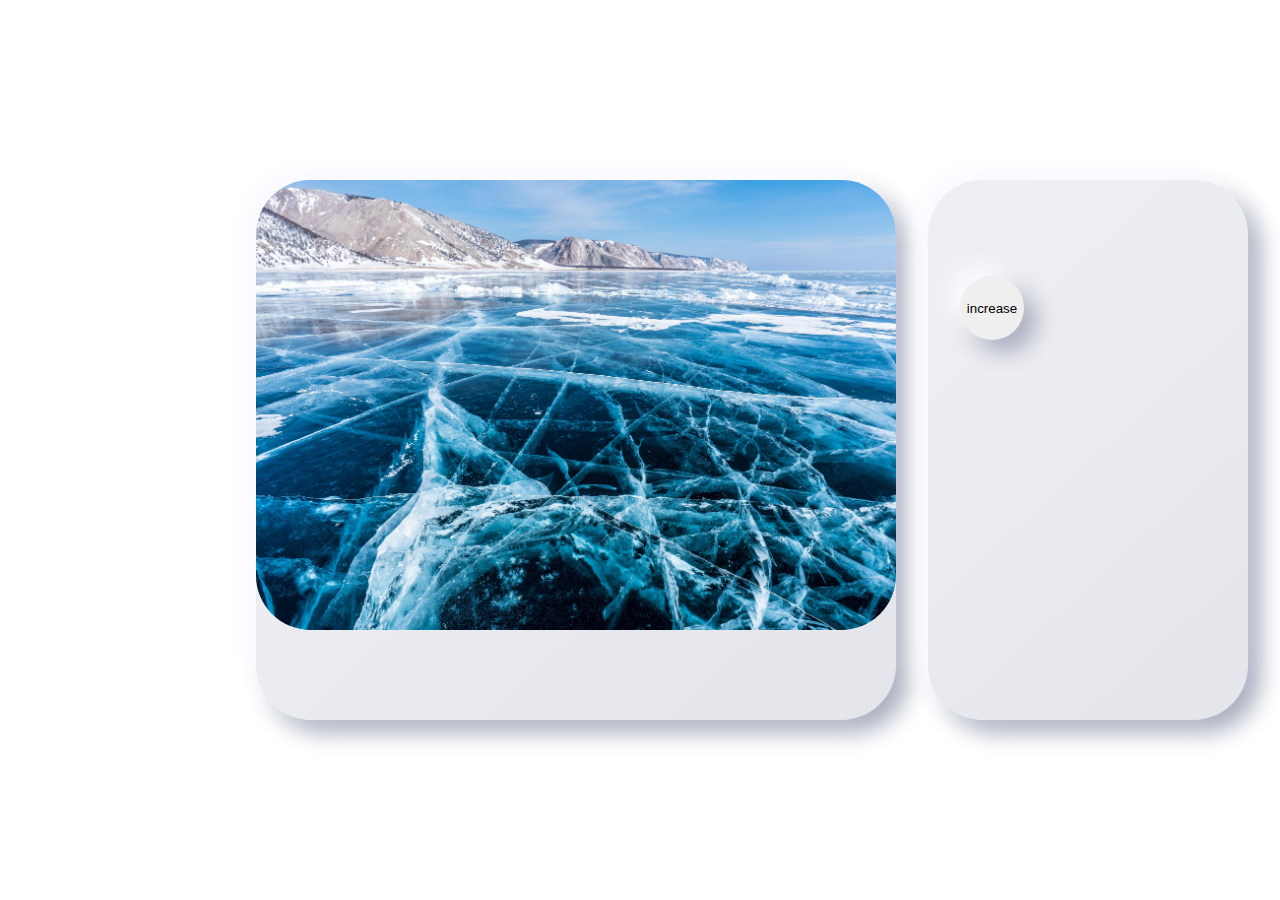
==== main.html @ a57ca2c5 "A test version of the site with an initial level of design" ====
<!doctype html>
<html>
<head>
<meta charset="utf-8">
<title>main</title>
<link href="style.css" rel="stylesheet" type="text/css">
<script src="script.js"></script>
</head>

<body>
	<section id="camera-body">
		<span id="display">
			<span id="image-disp">
				<div class="overlay" data-blurlevel="0" style="backdropFilter: 'blur(0px')"></div>
				<div id="bg-image"></div>
			</span>	
			<div id="style-cont"></div>
		</span>
		<span id="set-panel"> 
			<button class="set-button" onclick="increaseBlur()">increase</button>
		</span>
	</section>
</body>
</html>
---- style.css ----
@charset "utf-8";
html, body {
    margin: 0;
    height: 100%;
}
#camera-body {
	position: relative;
	height: 100%;
	width: 100%;
}
#display {
	position:absolute;
	width: 50%;
	height: 50%;
  	left: 45%;
  	top: 50%;
  	-webkit-transform: translate(-50%, -50%);
  	transform: translate(-50%, -50%);
}
.overlay {
	z-index: -99;
	top: -10%;
	border-radius: 54.5449px;
	position: absolute;
	width: 100%;
	height: 100%;
}
#bg-image {
	z-index: -999;
	position: absolute;
	top: -10%;
	border-radius: 54.5449px;
	background-repeat: no-repeat;
	background-size: cover;
	width: 100%;
	height: 100%;
	background-image: url("images/DSC04494.jpg");
}
#style-cont {
	position: absolute;
	width: 100%;
	height: 120%;
	background: linear-gradient(317.7deg, rgba(0, 0, 0, 0.4) 0%, rgba(255, 255, 255, 0.4) 105.18%), #EBECF0;
	background-blend-mode: soft-light, normal;
	box-shadow: -12px -12px 23px #FAFBFF, 12px 12px 23px #A6ABBD;
	border-radius: 54.5449px;
  	left: 50%;
  	top: 50%;
  	-webkit-transform: translate(-50%, -50%);
  	transform: translate(-50%, -50%);
	z-index: -9999;
}
#set-panel {
	background: linear-gradient(317.7deg, rgba(0, 0, 0, 0.4) 0%, rgba(255, 255, 255, 0.4) 105.18%), #EBECF0;
	background-blend-mode: soft-light, normal;
	box-shadow: -12px -12px 23px #FAFBFF, 12px 12px 23px #A6ABBD;
	border-radius: 54.5449px;
	position:absolute;
	width: 25%;
	height: 60%;
  	left: 85%;
  	top: 50%;
  	-webkit-transform: translate(-50%, -50%);
  	transform: translate(-50%, -50%);
}
.set-button {
	border: none;
	padding: 0;
	margin-top: 30%;
	margin-left: 10%;
	width: 20%;
	aspect-ratio: 1 / 1;
background: -webkit-linear-gradient(277deg, rgba(0, 0, 0, 0.4) 0%, rgba(255, 255, 255, 0.4) 105.18), #EBECF0;
background: -o-linear-gradient(277deg, rgba(0, 0, 0, 0.4) 0%, rgba(255, 255, 255, 0.4) 105.18), #EBECF0;
background: linear-gradient(7deg, rgba(0, 0, 0, 0.4) 0%, rgba(255, 255, 255, 0.4) 105.18), #EBECF0;
background-blend-mode: soft-light, normal;
box-shadow: -12px -12px 23px #FAFBFF, 12px 12px 23px #A6ABBD;
border-radius: 116.053px;

}
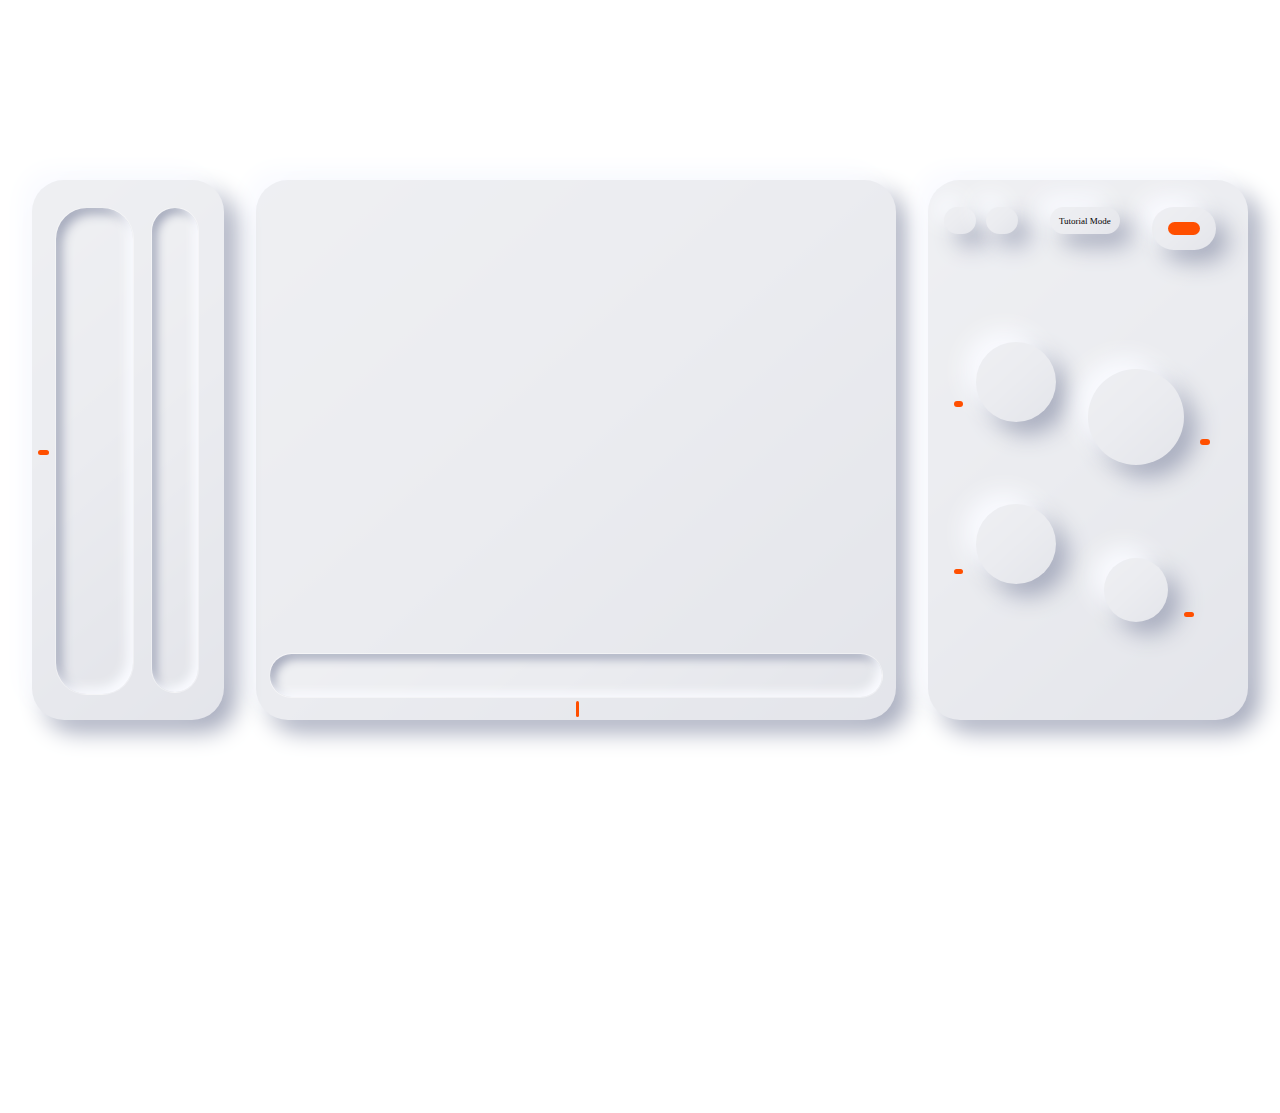
==== commit a8b7d026: "V1.0" ====
--- a/main.html
+++ b/main.html
@@ -2,23 +2,138 @@
 <html>
 <head>
 <meta charset="utf-8">
-<title>main</title>
+<title>LensLab</title>
 <link href="style.css" rel="stylesheet" type="text/css">
-<script src="script.js"></script>
 </head>
 
 <body>
+	<div id="disp-tutorial" class="tutorial-block" onclick="tutorial_start()">
+		<div id="disp-tutoral-text" class="tutorial-text">On the camera screen, you can change the position of the model in the frame. It is important to take into account the lighting and how a person looks in the scene.     CLICK ON THE HINTS  TO CONTINUE</div>
+	</div>
+	
+	<div id="dist-tutorial" class="tutorial-block" onclick="tutorial_start()">
+		<div id="dist-tutoral-text" class="tutorial-text">With this ring, you can adjust the distance between the camera and the person. The closer a person is to the camera, the greater the bokeh effect (blurred background).</div>
+	</div>
+	
+	<div id="shut-tutorial" class="tutorial-block" onclick="tutorial_start()">
+		<div id="shutter-tutoral-text" class="tutorial-text">This is the shutter speed wheel. It determines the speed at which the shutter closes, therefore, the lower the value, the less light falls on the camera matrix. This helps to make the scene darker if there is too much light.</div>
+	</div>
+	
+	<div id="apt-tutorial" class="tutorial-block" onclick="tutorial_start()">
+		<div id="apt-tutoral-text" class="tutorial-text">This is the diaphragm wheel. It determines how wide the lens aperture is, which also affects the light entering the camera matrix. With this wheel, you can adjust the darkening of the background.</div>
+	</div>
+	
+	<div id="md-tutorial" class="tutorial-block" onclick="tutorial_start()">
+		<div id="md-tutoral-text" class="tutorial-text">This is the diaphragm wheel. It determines how wide the lens aperture is, which also affects the light entering the camera matrix. With this wheel, you can adjust the darkening of the background.</div>
+	</div>
+	
+	<div id="lht-tutorial" class="tutorial-block" onclick="tutorial_start()">
+		<div id="lht-tutoral-text" class="tutorial-text">This is the lighting wheel. With it, you can change the filter applied to the image on the display.</div>
+	</div>
+	
+	<div id="bn-tutorial" class="tutorial-block" onclick="tutorial_start()">
+		<div id="bn-tutoral-text" class="tutorial-text">With these two buttons, you can change the shooting location: park, city and photo studio with a white background.</div>
+	</div>
+	
+	<div id="sh-tutorial" class="tutorial-block" onclick="tutorial_start()">
+		<div id="sh-tutoral-text" class="tutorial-text">Is the stage set? Is the model ready? Shoot!</div>
+	</div>
+	
+	<div id="fc-tutorial" class="tutorial-block" onclick="tutorial_start()">
+		<div id="fc-tutoral-text" class="tutorial-text">Using the focus ring, you can adjust the blurring of the background or your model. The main thing is to find the right value.</div>
+	</div>
+	
+	<div id="zm-tutorial" class="tutorial-block" onclick="tutorial_start()">
+		<div id="zm-tutoral-text" class="tutorial-text">Using the zoom ring, you can zoom in on the model and the background without changing the distance between the camera and the person. But you can still change the distance.</div>
+	</div>
+
 	<section id="camera-body">
 		<span id="display">
 			<span id="image-disp">
-				<div class="overlay" data-blurlevel="0" style="backdropFilter: 'blur(0px')"></div>
+				<div id="image-tutorial" class="tutorial"></div>
+				<div id="model-cont">
+					<div id="model"></div>
+				</div>
+				<div id="first_overlay" class="overlay" data-blurlevel="0" style="backdropFilter: 'blur(0px')"></div>
+				<div id="second_overlay" class="overlay" data-blurlevel="0" style="backdropFilter: 'blur(0px')"></div>
+				<div id="darken_overlay" class="overlay"></div>
+				<div id="light_overlay" class="overlay"></div>
 				<div id="bg-image"></div>
-			</span>	
-			<div id="style-cont"></div>
+			</span>
+			<div class="distance-button">
+				<div id="distance-tutorial" class="tutorial"></div>
+				<div id="distance-bg"></div>
+			</div>
+			<div id="style-cont">
+				<div id="style-ind" class="indicator"></div>
+			</div>
 		</span>
-		<span id="set-panel"> 
-			<button class="set-button" onclick="increaseBlur()">increase</button>
+		<span id="set-panel">
+			<span id="button-col">
+				
+				<button id="tutorial-button" class="set-button" onclick="tutorial_start()">Tutorial Mode</button>
+				
+				<div id="shutter-ind" class="indicator"></div>
+				
+				<div id="shutter-button" class="set-button">
+					<div id="shutter-tutorial" class="tutorial"></div>
+					<div id="shutter-bg" onclick="changeSht()"></div>
+				</div>
+				
+				<div id="aperture-ind" class="indicator"></div>
+				
+				<div id="aperture-button" class="set-button">
+					<div id="aperture-tutorial" class="tutorial"></div>
+					<div id="aparture-bg" onclick="changeApt()"></div>
+				</div>
+				
+				<div id="mode-ind" class="indicator"></div>
+				
+				<div id="mode-button" class="set-button">
+					<div id="mode-tutorial" class="tutorial"></div>
+					<div id="mode-bg" onclick="changeMode()"></div>
+				</div>
+				
+				<div id="light-ind" class="indicator"></div>
+				
+				<div id="light-button" class="set-button">
+					<div id="light-tutorial" class="tutorial"></div>
+					<div id="light-cont" onclick="changeLight()">
+						<div id="light-bg"></div>
+					</div>
+				</div>
+				
+				<div id="back-button" class="set-button" onClick=" changeBGback()">
+					<div id="back-tutorial" class="tutorial"></div>
+					<div id="back-bg" ></div>
+				</div>
+				
+				<div id="next-button" class="set-button" onClick="changeBGnext()">
+					<div id="next-tutorial" class="tutorial"></div>
+					<div id="next-bg" ></div>
+				</div>
+				
+				<div id="shoot-button" class="set-button" onClick="shoot()">
+					<div id="shoot-tutorial" class="tutorial"></div>
+					<div id="shoot-ind" class="indicator"></div>
+				</div>
+			</span>
+		</span>
+		<span id="zoom-panel">
+				<div id="zoom-ind" class="indicator"></div>
+				<div class="focus-button">
+					<div id="focus-tutorial" class="tutorial"></div>
+					<div id="focus-bg"></div>
+				</div>
+				<div class="zoom-button">
+					<div id="zoom-tutorial" class="tutorial"></div>
+					<div id="zoom-bg"></div>
+				</div>
 		</span>
 	</section>
+	<script src="scripts/script.js"></script>
+	<script src="scripts/drag-dist.js"></script>
+	<script src="scripts/drag-image.js"></script>
+	<script src="scripts/drag-zoom.js"></script>
 </body>
 </html>
--- a/style.css
+++ b/style.css
@@ -1,8 +1,8 @@
-@charset "utf-8";
 html, body {
     margin: 0;
     height: 100%;
 }
+@media only screen and (min-width: 980px) {
 #camera-body {
 	position: relative;
 	height: 100%;
@@ -17,44 +17,64 @@
   	-webkit-transform: translate(-50%, -50%);
   	transform: translate(-50%, -50%);
 }
-.overlay {
-	z-index: -99;
+#bg-image {
+	position: absolute;
 	top: -10%;
-	border-radius: 54.5449px;
-	position: absolute;
-	width: 100%;
-	height: 100%;
-}
-#bg-image {
-	z-index: -999;
-	position: absolute;
-	top: -10%;
-	border-radius: 54.5449px;
-	background-repeat: no-repeat;
-	background-size: cover;
-	width: 100%;
-	height: 100%;
-	background-image: url("images/DSC04494.jpg");
-}
-#style-cont {
+	width: 100%;
+	height: 100%;
+	border-radius: 2em;
+}
+#style-cont {;
 	position: absolute;
 	width: 100%;
 	height: 120%;
-	background: linear-gradient(317.7deg, rgba(0, 0, 0, 0.4) 0%, rgba(255, 255, 255, 0.4) 105.18%), #EBECF0;
-	background-blend-mode: soft-light, normal;
-	box-shadow: -12px -12px 23px #FAFBFF, 12px 12px 23px #A6ABBD;
-	border-radius: 54.5449px;
   	left: 50%;
   	top: 50%;
-  	-webkit-transform: translate(-50%, -50%);
+	background-color: cadetblue;
+	-webkit-transform: translate(-50%, -50%);
   	transform: translate(-50%, -50%);
-	z-index: -9999;
-}
+	border-radius: 2em;
+}
+.overlay {
+	border-radius: 2em;
+	position: absolute;
+	top: -10%;
+	width: 100%;
+	height: 100%;
+}
+#model-cont {
+	position: absolute;
+	top: -10%;
+	width: 100%;
+	height: 100%;
+}
+#model {
+	position: absolute;
+	width: 400px;
+	height: 400px;
+	
+}
+#model:hover {
+	cursor: url('https://www.google.com/intl/en_ALL/mapfiles/openhand.cur'), all-scroll;
+  	cursor: -webkit-grab;
+  	cursor: -moz-grab;
+  	cursor: -o-grab;
+  	cursor: -ms-grab;
+  	cursor: grab;
+}
+#model:active {
+	cursor: url('https://www.google.com/intl/en_ALL/mapfiles/closedhand.cur'), all-scroll;
+  	cursor: -webkit-grabbing;
+  	cursor: -moz-grabbing;
+  	cursor: -o-grabbing;
+  	cursor: -ms-grabbing;
+  	cursor: grabbing;
+}	
+	
+	
 #set-panel {
-	background: linear-gradient(317.7deg, rgba(0, 0, 0, 0.4) 0%, rgba(255, 255, 255, 0.4) 105.18%), #EBECF0;
-	background-blend-mode: soft-light, normal;
-	box-shadow: -12px -12px 23px #FAFBFF, 12px 12px 23px #A6ABBD;
-	border-radius: 54.5449px;
+	display: flex;
+	flex-direction: column;
 	position:absolute;
 	width: 25%;
 	height: 60%;
@@ -62,19 +82,1242 @@
   	top: 50%;
   	-webkit-transform: translate(-50%, -50%);
   	transform: translate(-50%, -50%);
+	border-radius: 2em;
+}
+#zoom-panel {
+	background-color: chocolate;
+	position:absolute;
+	width: 15%;
+	height: 60%;
+  	left: 10%;
+  	top: 50%;
+  	-webkit-transform: translate(-50%, -50%);
+  	transform: translate(-50%, -50%);
+	border-radius: 2em;
+}
+#button-col {
+	margin-top: auto;
+}
+#shutter-button {
+	position: absolute;
+	top: 30%;
+	left: 15%;
+	border: none;
+	padding: 0;
+	width: 25%;
+	aspect-ratio: 1 / 1;
+	border-radius: 116.053px;
+}
+#aperture-button {
+	position: absolute;
+	top: 60%;
+	left: 15%;
+	border: none;
+	padding: 0;
+	width: 25%;
+	aspect-ratio: 1 / 1;
+	border-radius: 116.053px;
+}
+#mode-button {
+	position: absolute;
+	top: 35%;
+	left: 50%;
+	border: none;
+	padding: 0;
+	width: 30%;
+	aspect-ratio: 1 / 1;
+	border-radius: 116.053px;
+}
+.indicator {
+	background-color: #FF4F00;		
+}
+	#mode-ind {
+		position: absolute;
+		width: 3%;
+		height: 1%;	
+		border-radius: 2em;
+		top: 48%;
+		left: 85%;
+	}
+	#light-ind {
+		position: absolute;
+		width: 3%;
+		height: 1%;	
+		border-radius: 2em;
+		top: 80%;
+		left: 80%;
+	}
+	#shutter-ind {
+		position: absolute;
+		width: 3%;
+		height: 1%;	
+		border-radius: 2em;
+		top: 41%;
+		left: 8%;
+	}
+	#aperture-ind {
+		position: absolute;
+		width: 3%;
+		height: 1%;	
+		border-radius: 2em;
+		top: 72%;
+		left: 8%;
+	}
+	#style-ind {
+		position: absolute;
+		width: 0.5%;
+		height: 3%;
+		border-radius: 2em;
+		top: 96.5%;
+		left: 50%;
+	}
+	#zoom-ind {
+		position: absolute;
+		width: 6%;
+		height: 1%;
+		border-radius: 2em;
+		top: 50%;
+		left: 3%;
+	}
+
+#light-button {
+	position: absolute;
+	top: 70%;
+	left: 55%;
+	border: none;
+	padding: 0;
+	width: 20%;
+	aspect-ratio: 1 / 1;
+	border-radius: 116.053px;
+}
+#iso-button {
+	position: absolute;
+	top: 28%;
+	left: 55%;
+	border: none;
+	padding: 0;
+	width: 20%;
+	height: 7%;
+	aspect-ratio: 1 / 1;
+	border-radius: 53.8097px;
+}
+#back-button {
+	position: absolute;
+	top: 5%;
+	left: 5%;
+	border: none;
+	padding: 0;
+	width: 10%;
+	height: 5%;
+	aspect-ratio: 1 / 1;
+	border-radius: 53.8097px;
+}
+#next-button {
+	position: absolute;
+	top: 5%;
+	left: 18%;
+	border: none;
+	padding: 0;
+	width: 10%;
+	height: 5%;
+	aspect-ratio: 1 / 1;
+	border-radius: 53.8097px;
+}
+#shoot-button {
+	position: absolute;
+	top: 5%;
+	left: 70%;
+	border: none;
+	padding: 0;
+	width: 20%;
+	height: 8%;
+	aspect-ratio: 1 / 1;
+	border-radius: 53.8097px;
+}
+.distance-button {
+	position: absolute;
+	top: 95%;
+	left: 2%;
+	border: none;
+	padding: 0;
+	width: 96%;
+	height: 10%;
+	aspect-ratio: 1 / 1;
+	border-radius: 2em;
+}
+.focus-button {
+	position: absolute;
+	top: 5%;
+	left: 62%;
+	width: 25%;
+	height: 90%;
+	border: none;
+	padding: 0;
+	aspect-ratio: 1 / 1;
+	border-radius: 2em;
+}
+.zoom-button {
+	position: absolute;
+	top: 5%;
+	left: 12%;
+	border: none;
+	padding: 0;
+	width: 40%;
+	height: 90%;
+	aspect-ratio: 1 / 1;
+	border-radius: 2em;
+}
+.tutorial {
+	background-color: #FF4F00;
+	opacity: 0.5;
+	visibility: hidden;
+}
+.tutorial {
+	-webkit-transition: all 0.5s ease-in-out;
+    -moz-transition: all 0.5s ease-in-out;
+    -o-transition: all 0.5s ease-in-out;
+    transition: all 0.5s ease-in-out;
+}
+
+#image-tutorial {
+	position: absolute;
+	width: 100%;
+	height: 100%;
+	top: -10%;
+	border-radius: 2em;	
+}
+
+#distance-tutorial {
+	position: absolute;
+	width: 100%;
+	height: 100%;
+	opacity: 0.5;
+}
+#focus-tutorial {
+	position: absolute;
+	width: 100%;
+	height: 100%;
+}
+#zoom-tutorial {
+	position: absolute;
+	width: 100%;
+	height: 100%;
+}
+#shutter-tutorial {
+	width: 100%;
+	height: 100%;
+	border-radius: 10em;
+}
+#aperture-tutorial {
+	width: 100%;
+	height: 100%;
+	border-radius: 10em;
+}
+#mode-tutorial {
+	width: 100%;
+	height: 100%;
+	border-radius: 10em;
+}
+#light-tutorial {
+	position: absolute;
+	width: 100%;
+	height: 100%;
+	border-radius: 10em;
+}
+#next-tutorial {
+	position: absolute;
+	width: 100%;
+	height: 100%;
+	border-radius: 10em;
+}
+#back-tutorial {
+	position: absolute;
+	width: 100%;
+	height: 100%;
+	border-radius: 10em;
+}
+#shoot-tutorial {
+	position: absolute;
+	width: 100%;
+	height: 100%;
+	border-radius: 10em;
+}
+
+
+
+
+.tutorial-block {
+	background-color: #FF4F00;
+	opacity: 0.8;
+	border-radius: 1em;
+	visibility: hidden;
+	cursor: pointer;
+}
+.tutorial-block {
+	-webkit-transition: all 0.5s ease-in-out;
+    -moz-transition: all 0.5s ease-in-out;
+    -o-transition: all 0.5s ease-in-out;
+    transition: all 0.5s ease-in-out;
+}
+
+.tutorial-text {
+	color: white;
+	font-family: OpenSans; 
+	aspect-ratio: 1/1;
+	position: absolute;
+	width: 90%;
+	left: 5%;
+	top: 3%;
+	cursor: pointer;
+	font-size: 0.80vw;
+}
+#disp-tutorial {
+	left: 30%;
+	top: 10%;
+	z-index: 9999;
+	position: absolute;
+	width: 30%;
+	height: 10%;
+	aspect-ratio: 1/1;
+}
+#dist-tutorial {
+	left: 30%;
+	top: 85%;
+	z-index: 9999;
+	position: absolute;
+	width: 30%;
+	height: 10%;
+	aspect-ratio: 1/1;
+}
+#shut-tutorial {
+	left: 64%;
+	top: 36%;
+	z-index: 9999;
+	position: absolute;
+	width: 10%;
+	height: 30%;
+	aspect-ratio: 1/1;
+}
+#apt-tutorial {
+	left: 64%;
+	top: 55%;
+	z-index: 9999;
+	position: absolute;
+	width: 10%;
+	height: 27%;
+	aspect-ratio: 1/1;
+}
+#md-tutorial {
+	left: 74%;
+	top: 40%;
+	z-index: 9999;
+	position: absolute;
+	width: 10%;
+	height: 27%;
+	aspect-ratio: 1/1;
+}
+#lht-tutorial {
+	left: 74%;
+	top: 62%;
+	z-index: 9999;
+	position: absolute;
+	width: 10%;
+	height: 15%;
+	aspect-ratio: 1/1;
+}
+#bn-tutorial {
+	left: 74%;
+	top: 30%;
+	z-index: 9999;
+	position: absolute;
+	width: 10%;
+	height: 16%;
+	aspect-ratio: 1/1;
+}
+#sh-tutorial {
+	left: 85%;
+	top: 32%;
+	z-index: 9999;
+	position: absolute;
+	width: 10%;
+	height: 6%;
+	aspect-ratio: 1/1;
+}
+#fc-tutorial {
+	left: 17%;
+	top: 45%;
+	z-index: 9999;
+	position: absolute;
+	width: 10%;
+	height: 19%;
+	aspect-ratio: 1/1;
+}
+#zm-tutorial {
+	left: 11%;
+	top: 45%;
+	z-index: 9999;
+	position: absolute;
+	width: 10%;
+	height: 24%;
+	aspect-ratio: 1/1;
+}
+
+#tutorial-button {
+	border: none;
+	position: absolute;
+	width: 22%;
+	height: 5%;
+	top: 5%;
+	left: 38%;
+	border-radius: 2em;
+	font-family: OpenSans; 
+	font-weight: normal;
+	text-align: center;
+	font-size: 0.7vw;
+}
+#tutorial-button:active {
+	background: linear-gradient(317.7deg, rgba(0, 0, 0, 0.4) 0%, rgba(255, 255, 255, 0.4) 105.18%), #EBECF0;
+	background-blend-mode: soft-light, normal;
+	box-shadow: inset -6px -6px 11px #FAFBFF, inset 6px 6px 11px #A6ABBD;
+}
+}
+@media only screen and (min-width: 0px) and (max-width: 980px) and (orientation: landscape) {
+	#camera-body {
+	position: relative;
+	height: 100%;
+	width: 100%;
+}
+#display {
+	position:absolute;
+	width: 50%;
+	height: 50%;
+  	left: 45%;
+  	top: 50%;
+  	-webkit-transform: translate(-50%, -50%);
+  	transform: translate(-50%, -50%);
+}
+#bg-image {
+	position: absolute;
+	top: -10%;
+	width: 100%;
+	height: 100%;
+	border-radius: 1em;
+	background-size: cover;
+}
+#style-cont {
+	position: absolute;
+	width: 100%;
+	height: 120%;
+  	left: 50%;
+  	top: 50%;
+	background-color: cadetblue;
+	-webkit-transform: translate(-50%, -50%);
+  	transform: translate(-50%, -50%);
+	border-radius: 1em;
+}
+#model-cont {
+	position: absolute;
+	top: -10%;
+	width: 100%;
+	height: 100%;
+}
+#model {
+	position: absolute;
+	width: 400px;
+	height: 400px;
+	
+}
+.overlay {
+	border-radius: 1em;
+	position: absolute;
+	top: -10%;
+	width: 100%;
+	height: 100%;
+}
+#set-panel {
+	background-color: aquamarine;
+	position:absolute;
+	width: 25%;
+	height: 60%;
+  	left: 85%;
+  	top: 50%;
+  	-webkit-transform: translate(-50%, -50%);
+  	transform: translate(-50%, -50%);
+	border-radius: 1em;
+}
+#zoom-panel {
+	background-color: chocolate;
+	position:absolute;
+	width: 15%;
+	height: 60%;
+  	left: 10%;
+  	top: 50%;
+  	-webkit-transform: translate(-50%, -50%);
+  	transform: translate(-50%, -50%);
+	border-radius: 1em;
+}
+#button-col {
+	margin-top: auto;
+}
+#shutter-button {
+	position: absolute;
+	top: 30%;
+	left: 15%;
+	border: none;
+	padding: 0;
+	width: 25%;
+	aspect-ratio: 1 / 1;
+	border-radius: 116.053px;
+}
+#aperture-button {
+	position: absolute;
+	top: 60%;
+	left: 15%;
+	border: none;
+	padding: 0;
+	width: 25%;
+	aspect-ratio: 1 / 1;
+	border-radius: 116.053px;
+}
+#mode-button {
+	position: absolute;
+	top: 35%;
+	left: 50%;
+	border: none;
+	padding: 0;
+	width: 30%;
+	aspect-ratio: 1 / 1;
+	border-radius: 116.053px;
+}
+.indicator {
+	background-color: #FF4F00;		
+}
+	#mode-ind {
+		position: absolute;
+		width: 3%;
+		height: 1%;	
+		border-radius: 2em;
+		top: 45.5%;
+		left: 85%;
+	}
+	#light-ind {
+		position: absolute;
+		width: 3%;
+		height: 1%;	
+		border-radius: 2em;
+		top: 77%;
+		left: 80%;
+	}
+	#shutter-ind {
+		position: absolute;
+		width: 3%;
+		height: 1%;	
+		border-radius: 2em;
+		top: 38.5%;
+		left: 8%;
+	}
+	#aperture-ind {
+		position: absolute;
+		width: 3%;
+		height: 1%;	
+		border-radius: 2em;
+		top: 69%;
+		left: 8%;
+	}
+	#style-ind {
+		position: absolute;
+		width: 0.5%;
+		height: 3%;
+		border-radius: 2em;
+		top: 96.5%;
+		left: 50%;
+	}
+	#zoom-ind {
+		position: absolute;
+		width: 6%;
+		height: 1%;
+		border-radius: 2em;
+		top: 50%;
+		left: 3%;
+	}
+
+#light-button {
+	position: absolute;
+	top: 70%;
+	left: 55%;
+	border: none;
+	padding: 0;
+	width: 20%;
+	aspect-ratio: 1 / 1;
+	border-radius: 116.053px;
+}
+#iso-button {
+	position: absolute;
+	top: 28%;
+	left: 55%;
+	border: none;
+	padding: 0;
+	width: 20%;
+	height: 7%;
+	aspect-ratio: 1 / 1;
+	border-radius: 53.8097px;
+}
+#back-button {
+	position: absolute;
+	top: 5%;
+	left: 5%;
+	border: none;
+	padding: 0;
+	width: 10%;
+	height: 5%;
+	aspect-ratio: 1 / 1;
+	border-radius: 53.8097px;
+}
+#next-button {
+	position: absolute;
+	top: 5%;
+	left: 18%;
+	border: none;
+	padding: 0;
+	width: 10%;
+	height: 5%;
+	aspect-ratio: 1 / 1;
+	border-radius: 53.8097px;
+}
+#shoot-button {
+	position: absolute;
+	top: 5%;
+	left: 70%;
+	border: none;
+	padding: 0;
+	width: 20%;
+	height: 8%;
+	aspect-ratio: 1 / 1;
+	border-radius: 53.8097px;
+}
+.distance-button {
+	position: absolute;
+	top: 95%;
+	left: 2%;
+	border: none;
+	padding: 0;
+	width: 96%;
+	height: 10%;
+	aspect-ratio: 1 / 1;
+	border-radius: 2em;
+}
+.focus-button {
+	position: absolute;
+	top: 5%;
+	left: 62%;
+	width: 25%;
+	height: 90%;
+	border: none;
+	padding: 0;
+	aspect-ratio: 1 / 1;
+	border-radius: 2em;
+}
+.zoom-button {
+	position: absolute;
+	top: 5%;
+	left: 12%;
+	border: none;
+	padding: 0;
+	width: 40%;
+	height: 90%;
+	aspect-ratio: 1 / 1;
+	border-radius: 2em;
+}
+	
+	
+	
+	
+.tutorial {
+	background-color: #FF4F00;
+	opacity: 0.5;
+	visibility: hidden;
+}
+.tutorial {
+	-webkit-transition: all 0.5s ease-in-out;
+    -moz-transition: all 0.5s ease-in-out;
+    -o-transition: all 0.5s ease-in-out;
+    transition: all 0.5s ease-in-out;
+}
+
+#image-tutorial {
+	position: absolute;
+	width: 100%;
+	height: 100%;
+	top: -10%;
+	border-radius: 1em;	
+}
+
+#distance-tutorial {
+	position: absolute;
+	width: 100%;
+	height: 100%;
+	opacity: 0.5;
+}
+#focus-tutorial {
+	position: absolute;
+	width: 100%;
+	height: 100%;
+}
+#zoom-tutorial {
+	position: absolute;
+	width: 100%;
+	height: 100%;
+}
+#shutter-tutorial {
+	width: 100%;
+	height: 100%;
+	border-radius: 10em;
+}
+#aperture-tutorial {
+	width: 100%;
+	height: 100%;
+	border-radius: 10em;
+}
+#mode-tutorial {
+	width: 100%;
+	height: 100%;
+	border-radius: 10em;
+}
+#light-tutorial {
+	position: absolute;
+	width: 100%;
+	height: 100%;
+	border-radius: 10em;
+}
+#next-tutorial {
+	position: absolute;
+	width: 100%;
+	height: 100%;
+	border-radius: 10em;
+}
+#back-tutorial {
+	position: absolute;
+	width: 100%;
+	height: 100%;
+	border-radius: 10em;
+}
+#shoot-tutorial {
+	position: absolute;
+	width: 100%;
+	height: 100%;
+	border-radius: 10em;
+}
+
+
+
+
+.tutorial-block {
+	background-color: #FF4F00;
+	opacity: 0.8;
+	border-radius: 0.5em;
+	visibility: hidden;
+	cursor: pointer;
+}
+.tutorial-block {
+	-webkit-transition: all 0.5s ease-in-out;
+    -moz-transition: all 0.5s ease-in-out;
+    -o-transition: all 0.5s ease-in-out;
+    transition: all 0.5s ease-in-out;
+}
+
+.tutorial-text {
+	color: white;
+	font-family: OpenSans; 
+	aspect-ratio: 1/1;
+	position: absolute;
+	width: 90%;
+	left: 5%;
+	top: 6%;
+	cursor: pointer;
+	font-size: 0.9vw;
+}
+#disp-tutorial {
+	left: 30%;
+	top: 10%;
+	z-index: 9999;
+	position: absolute;
+	width: 30%;
+	height: 10%;
+	aspect-ratio: 1/1;
+}
+#dist-tutorial {
+	left: 30%;
+	top: 85%;
+	z-index: 9999;
+	position: absolute;
+	width: 30%;
+	height: 10%;
+	aspect-ratio: 1/1;
+}
+#shut-tutorial {
+	left: 64%;
+	top: 36%;
+	z-index: 9999;
+	position: absolute;
+	width: 10%;
+	height: 30%;
+	aspect-ratio: 1/1;
+}
+#apt-tutorial {
+	left: 64%;
+	top: 55%;
+	z-index: 9999;
+	position: absolute;
+	width: 10%;
+	height: 27%;
+	aspect-ratio: 1/1;
+}
+#md-tutorial {
+	left: 74%;
+	top: 40%;
+	z-index: 9999;
+	position: absolute;
+	width: 10%;
+	height: 27%;
+	aspect-ratio: 1/1;
+}
+#lht-tutorial {
+	left: 74%;
+	top: 62%;
+	z-index: 9999;
+	position: absolute;
+	width: 10%;
+	height: 15%;
+	aspect-ratio: 1/1;
+}
+#bn-tutorial {
+	left: 74%;
+	top: 30%;
+	z-index: 9999;
+	position: absolute;
+	width: 10%;
+	height: 16%;
+	aspect-ratio: 1/1;
+}
+#sh-tutorial {
+	left: 85%;
+	top: 32%;
+	z-index: 9999;
+	position: absolute;
+	width: 10%;
+	height: 8%;
+	aspect-ratio: 1/1;
+}
+#fc-tutorial {
+	left: 17%;
+	top: 45%;
+	z-index: 9999;
+	position: absolute;
+	width: 10%;
+	height: 19%;
+	aspect-ratio: 1/1;
+}
+#zm-tutorial {
+	left: 11%;
+	top: 45%;
+	z-index: 9999;
+	position: absolute;
+	width: 10%;
+	height: 24%;
+	aspect-ratio: 1/1;
+}
+
+#tutorial-button {
+	font-size: 0.7vw;
+	border: none;
+	position: absolute;
+	width: 25%;
+	height: 5%;
+	top: 5%;
+	left: 38%;
+	border-radius: 2em;
+	font-family: OpenSans; 
+	font-weight: normal;
+	text-align: center;
+}
+#tutorial-button:active {
+	background: linear-gradient(317.7deg, rgba(0, 0, 0, 0.4) 0%, rgba(255, 255, 255, 0.4) 105.18%), #EBECF0;
+	background-blend-mode: soft-light, normal;
+	box-shadow: inset -6px -6px 11px #FAFBFF, inset 6px 6px 11px #A6ABBD;
+}
+}
+
+
+
+/*styling elements*/
+#model-cont{
+	z-index: -97;
+	display: flex;
+    align-items: center;
+    justify-content: center;
+    overflow: hidden;
+	touch-action: none;
+}
+#model {
+	z-index: -96;
+	touch-action: none;
+	background-image: url("images/pngegg.png");
+	background-size: contain;
+	background-repeat: no-repeat;
+    user-select: none;
+	background-position: bottom;
+}
+.overlay {
+	z-index: -99;
+}
+#bg-image {
+	z-index: -999;
+	background-repeat: no-repeat;
+	background-size: cover;
+
+	background-position: center;
+	background-size: 1000px;
+	aspect-ratio: 1 / 1;
+	
+}
+#bg-image {
+	-webkit-transition: all 0.5s ease;
+    -moz-transition: all 0.5s ease;
+    -o-transition: all 0.5s ease;
+    transition: all 0.5s ease;
+}
+#style-cont {
+	z-index: -9999;
+	background: linear-gradient(317.7deg, rgba(0, 0, 0, 0.4) 0%, rgba(255, 255, 255, 0.4) 105.18%), #EBECF0;
+	background-blend-mode: soft-light, normal;
+	box-shadow: -12px -12px 23px #FAFBFF, 12px 12px 23px #A6ABBD;
+}
+.distance-button {
+	display: flex;
+    align-items: center;
+    justify-content: center;
+    overflow: hidden;
+	touch-action: none;
+	z-index: -94;
+	background: linear-gradient(317.7deg, rgba(0, 0, 0, 0.4) 0%, rgba(255, 255, 255, 0.4) 105.18%), #EBECF0;
+	background-blend-mode: soft-light, normal;
+	border: 1px solid rgba(255, 255, 255, 0.4);
+	box-sizing: border-box;
+	box-shadow: inset -5px -5px 10px #FAFBFF, inset 5px 5px 10px #A6ABBD;
+	border-radius: 2em;
+}
+#distance-bg {
+	user-select: none;
+	touch-action: none;
+	position: absolute;
+	z-index: -93;
+	width: 200%;
+	height: 50%;
+	top: 29%;
+	left: -35%;
+	background-image: url("images/Group.png");
+	background-repeat: no-repeat;
+	background-size: contain;
+}
+#distance-bg:hover {
+	cursor: url('https://www.google.com/intl/en_ALL/mapfiles/openhand.cur'), all-scroll;
+  	cursor: -webkit-grab;
+  	cursor: -moz-grab;
+  	cursor: -o-grab;
+  	cursor: -ms-grab;
+  	cursor: grab;
+}
+#distance-bg:active {
+	cursor: url('https://www.google.com/intl/en_ALL/mapfiles/closedhand.cur'), all-scroll;
+  	cursor: -webkit-grabbing;
+  	cursor: -moz-grabbing;
+  	cursor: -o-grabbing;
+  	cursor: -ms-grabbing;
+  	cursor: grabbing;
+}
+#zoom-panel {
+	background: linear-gradient(317.7deg, rgba(0, 0, 0, 0.4) 0%, rgba(255, 255, 255, 0.4) 105.18%), #EBECF0;
+	background-blend-mode: soft-light, normal;
+	box-shadow: -12px -12px 23px #FAFBFF, 12px 12px 23px #A6ABBD;
+	overflow: hidden;
+}
+.focus-button {
+	display: flex;
+    align-items: center;
+    justify-content: center;
+    overflow: hidden;
+	touch-action: none;
+	z-index: -90;
+	background: linear-gradient(317.7deg, rgba(0, 0, 0, 0.4) 0%, rgba(255, 255, 255, 0.4) 105.18%), #EBECF0;
+	background-blend-mode: soft-light, normal;
+	border: 1px solid rgba(255, 255, 255, 0.4);
+	box-sizing: border-box;
+	box-shadow: inset -5px -5px 10px #FAFBFF, inset 5px 5px 10px #A6ABBD;
+	border-radius: 2em;
+}
+#focus-bg {
+	user-select: none;
+	touch-action: none;
+	position: absolute;
+	z-index: -89;
+	width: 50%;
+	height: 200%;
+	top: -30%;
+	left: 27%;
+	background-image: url("images/Group 3.png");
+	background-repeat: no-repeat;
+	background-size: contain;
+}
+#focus-bg:hover {
+	cursor: url('https://www.google.com/intl/en_ALL/mapfiles/openhand.cur'), all-scroll;
+  	cursor: -webkit-grab;
+  	cursor: -moz-grab;
+  	cursor: -o-grab;
+  	cursor: -ms-grab;
+  	cursor: grab;
+}
+#focus-bg:active {
+	cursor: url('https://www.google.com/intl/en_ALL/mapfiles/closedhand.cur'), all-scroll;
+  	cursor: -webkit-grabbing;
+  	cursor: -moz-grabbing;
+  	cursor: -o-grabbing;
+  	cursor: -ms-grabbing;
+  	cursor: grabbing;
+}
+.zoom-button {
+	display: flex;
+    align-items: center;
+    justify-content: center;
+    overflow: hidden;
+	touch-action: none;
+	z-index: -95;
+	background: linear-gradient(317.7deg, rgba(0, 0, 0, 0.4) 0%, rgba(255, 255, 255, 0.4) 105.18%), #EBECF0;
+	background-blend-mode: soft-light, normal;
+	border: 1.14489px solid rgba(255, 255, 255, 0.4);
+	box-shadow: inset -6px -6px 11px #FAFBFF, inset 6px 6px 11px #A6ABBD;
+}
+#zoom-bg {
+	user-select: none;
+	touch-action: none;
+	position: absolute;
+	z-index: -89;
+	width: 60%;
+	height: 250%;
+	top: 0%;
+	left: 27%;
+	background-image: url("images/Group2.png");
+	background-repeat: no-repeat;
+	background-size: contain;
+}
+#zoom-bg:hover {
+	cursor: url('https://www.google.com/intl/en_ALL/mapfiles/openhand.cur'), all-scroll;
+  	cursor: -webkit-grab;
+  	cursor: -moz-grab;
+  	cursor: -o-grab;
+  	cursor: -ms-grab;
+  	cursor: grab;
+}
+#zoom-bg:active {
+	cursor: url('https://www.google.com/intl/en_ALL/mapfiles/closedhand.cur'), all-scroll;
+  	cursor: -webkit-grabbing;
+  	cursor: -moz-grabbing;
+  	cursor: -o-grabbing;
+  	cursor: -ms-grabbing;
+  	cursor: grabbing;
+}
+#set-panel {
+	background: linear-gradient(317.7deg, rgba(0, 0, 0, 0.4) 0%, rgba(255, 255, 255, 0.4) 105.18%), #EBECF0;
+	background-blend-mode: soft-light, normal;
+	box-shadow: -12px -12px 23px #FAFBFF, 12px 12px 23px #A6ABBD;
 }
 .set-button {
-	border: none;
-	padding: 0;
-	margin-top: 30%;
-	margin-left: 10%;
-	width: 20%;
-	aspect-ratio: 1 / 1;
-background: -webkit-linear-gradient(277deg, rgba(0, 0, 0, 0.4) 0%, rgba(255, 255, 255, 0.4) 105.18), #EBECF0;
-background: -o-linear-gradient(277deg, rgba(0, 0, 0, 0.4) 0%, rgba(255, 255, 255, 0.4) 105.18), #EBECF0;
-background: linear-gradient(7deg, rgba(0, 0, 0, 0.4) 0%, rgba(255, 255, 255, 0.4) 105.18), #EBECF0;
-background-blend-mode: soft-light, normal;
-box-shadow: -12px -12px 23px #FAFBFF, 12px 12px 23px #A6ABBD;
-border-radius: 116.053px;
-
-}
+	background: linear-gradient(317.7deg, rgba(0, 0, 0, 0.4) 0%, rgba(255, 255, 255, 0.4) 105.18%), #EBECF0;
+	background-blend-mode: soft-light, normal;
+	box-shadow: -12px -12px 23px #FAFBFF, 12px 12px 23px #A6ABBD;
+}
+#aperture-button {
+	z-index: -91;	
+}
+
+#aparture-bg {
+	background-repeat: no-repeat;
+	background-size: contain;
+	background-image: url("images/apature-bg.png");
+	width: 90%;
+	height: 90%;
+	z-index: -90;
+	position: absolute;
+	top: 6%;
+	left: 6%;
+	cursor: pointer;
+}
+#shutter-button {
+	z-index: -91;
+}
+#shutter-bg {
+	background-repeat: no-repeat;
+	background-size: contain;
+	background-image: url("images/shutter-bg.png");
+	width: 90%;
+	height: 90%;
+	z-index: -90;
+	position: absolute;
+	top: 6%;
+	left: 6%;
+	cursor: pointer;
+}
+#mode-button {
+	z-index: -91;
+}
+#mode-bg {
+	background-repeat: no-repeat;
+	background-size: contain;
+	background-image: url("images/Mode-bg.png");
+	width: 90%;
+	height: 90%;
+	z-index: -90;
+	position: absolute;
+	top: 6%;
+	left: 6%;
+	cursor: pointer;
+}
+#light-button {
+	z-index: -91;
+}
+#light-cont {
+	position: absolute;
+	width: 100%;
+	height: 100%;
+	cursor: pointer;
+}
+#light-bg {
+	background-repeat: no-repeat;
+	background-size: contain;
+	background-image: url("images/light-bg.png");
+	width: 85%;
+	height: 85%;
+	z-index: -90;
+	position: absolute;
+	top: 3%;
+	left: 16%;
+	cursor: pointer;
+}
+#back-button {
+	z-index: -91;
+}
+#back-bg {
+	background-repeat: no-repeat;
+	background-size: contain;
+	background-image: url("images/back.png");
+	width: 50%;
+	height: 50%;
+	z-index: -90;
+	position: absolute;
+	top: 25%;
+	left: 25%;
+	cursor: pointer;
+	background-position: center;
+}
+#back-button:active {
+	background: linear-gradient(317.7deg, rgba(0, 0, 0, 0.4) 0%, rgba(255, 255, 255, 0.4) 105.18%), #EBECF0;
+	background-blend-mode: soft-light, normal;
+	box-shadow: inset -6px -6px 11px #FAFBFF, inset 6px 6px 11px #A6ABBD;
+}
+#next-button {
+	z-index: -91;
+}
+#next-bg {
+	background-repeat: no-repeat;
+	background-size: contain;
+	background-image: url("images/next.png");
+	width: 50%;
+	height: 50%;
+	z-index: -90;
+	position: absolute;
+	top: 25%;
+	left: 25%;
+	cursor: pointer;
+	background-position: center;
+}
+#shoot-button {
+	z-index: -91;
+}
+#shoot-button:active {
+	background: linear-gradient(317.7deg, rgba(0, 0, 0, 0.4) 0%, rgba(255, 255, 255, 0.4) 105.18%), #EBECF0;
+	background-blend-mode: soft-light, normal;
+	box-shadow: inset -6px -6px 11px #FAFBFF, inset 6px 6px 11px #A6ABBD;
+}
+#shoot-ind {
+	position: absolute;
+	width: 50%;
+	height: 30%;
+	top: 35%;
+	left: 25%;
+	border-radius: 2em;
+}
+#next-button:active {
+	background: linear-gradient(317.7deg, rgba(0, 0, 0, 0.4) 0%, rgba(255, 255, 255, 0.4) 105.18%), #EBECF0;
+	background-blend-mode: soft-light, normal;
+		box-shadow: inset -6px -6px 11px #FAFBFF, inset 6px 6px 11px #A6ABBD;
+}
+#aparture-bg {
+	-webkit-transition: all 0.5s ease-in-out;
+    -moz-transition: all 0.5s ease-in-out;
+    -o-transition: all 0.5s ease-in-out;
+    transition: all 0.5s ease-in-out;
+}
+#shutter-bg {
+	-webkit-transition: all 0.5s ease-in-out;
+    -moz-transition: all 0.5s ease-in-out;
+    -o-transition: all 0.5s ease-in-out;
+    transition: all 0.5s ease-in-out;
+}
+#mode-bg {
+	-webkit-transition: all 0.5s ease-in-out;
+    -moz-transition: all 0.5s ease-in-out;
+    -o-transition: all 0.5s ease-in-out;
+    transition: all 0.5s ease-in-out;
+}
+#light-cont {
+	-webkit-transition: all 0.5s ease-in-out;
+    -moz-transition: all 0.5s ease-in-out;
+    -o-transition: all 0.5s ease-in-out;
+    transition: all 0.5s ease-in-out;
+}
+#back-button {
+	-webkit-transition: all 0.5s ease-in-out;
+    -moz-transition: all 0.5s ease-in-out;
+    -o-transition: all 0.5s ease-in-out;
+    transition: all 0.5s ease-in-out;
+}
+#next-button {
+	-webkit-transition: all 0.5s ease-in-out;
+    -moz-transition: all 0.5s ease-in-out;
+    -o-transition: all 0.5s ease-in-out;
+    transition: all 0.5s ease-in-out;
+}
+#shoot-button {
+	-webkit-transition: all 0.5s ease-in-out;
+    -moz-transition: all 0.5s ease-in-out;
+    -o-transition: all 0.5s ease-in-out;
+    transition: all 0.5s ease-in-out;
+}
+
+
+
+#darken_overlay {
+	background: black;
+	opacity: 0;
+}
+#light_overlay {
+	background: white;
+	opacity: 0;
+}
+@font-face {
+	font-family: OpenSans;
+	src: url("fonts/OpenSans-Regular.ttf");
+	font-style: normal; 
+	font-weight: normal; 
+}
+
+
